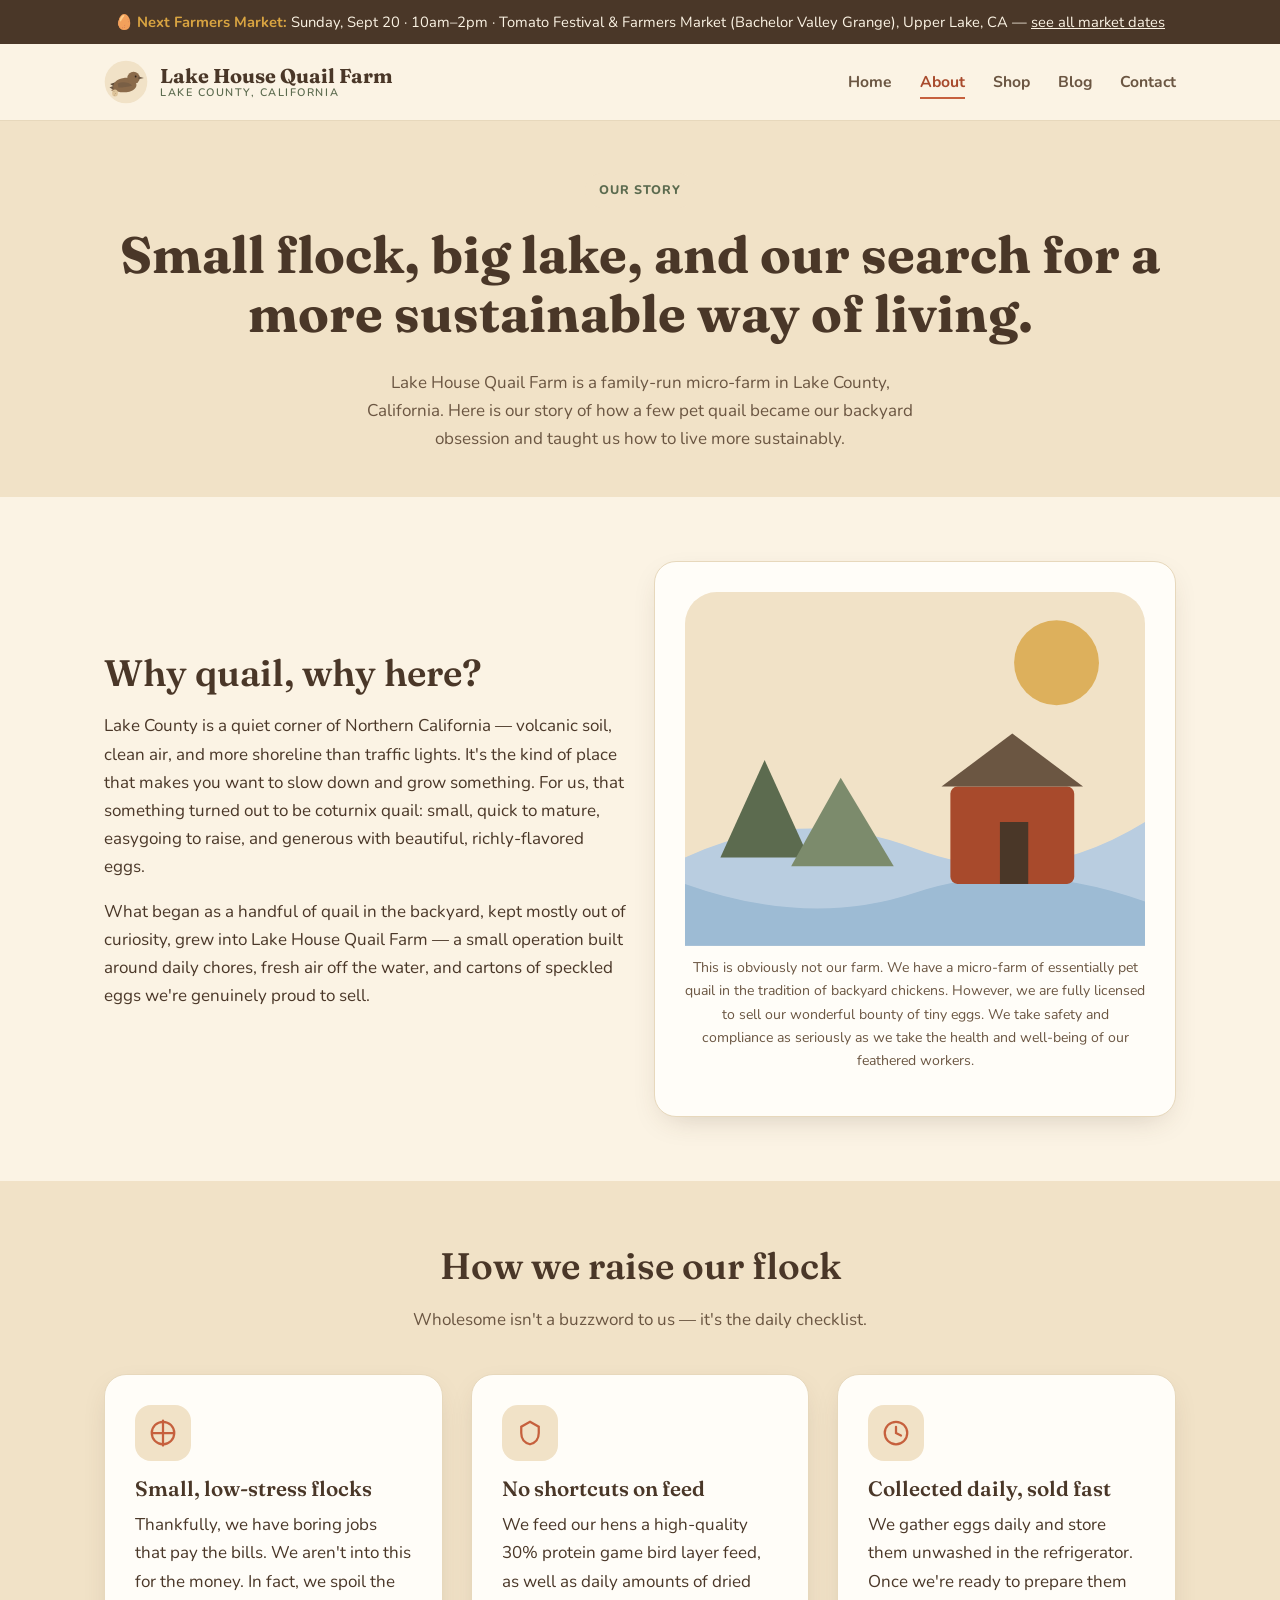
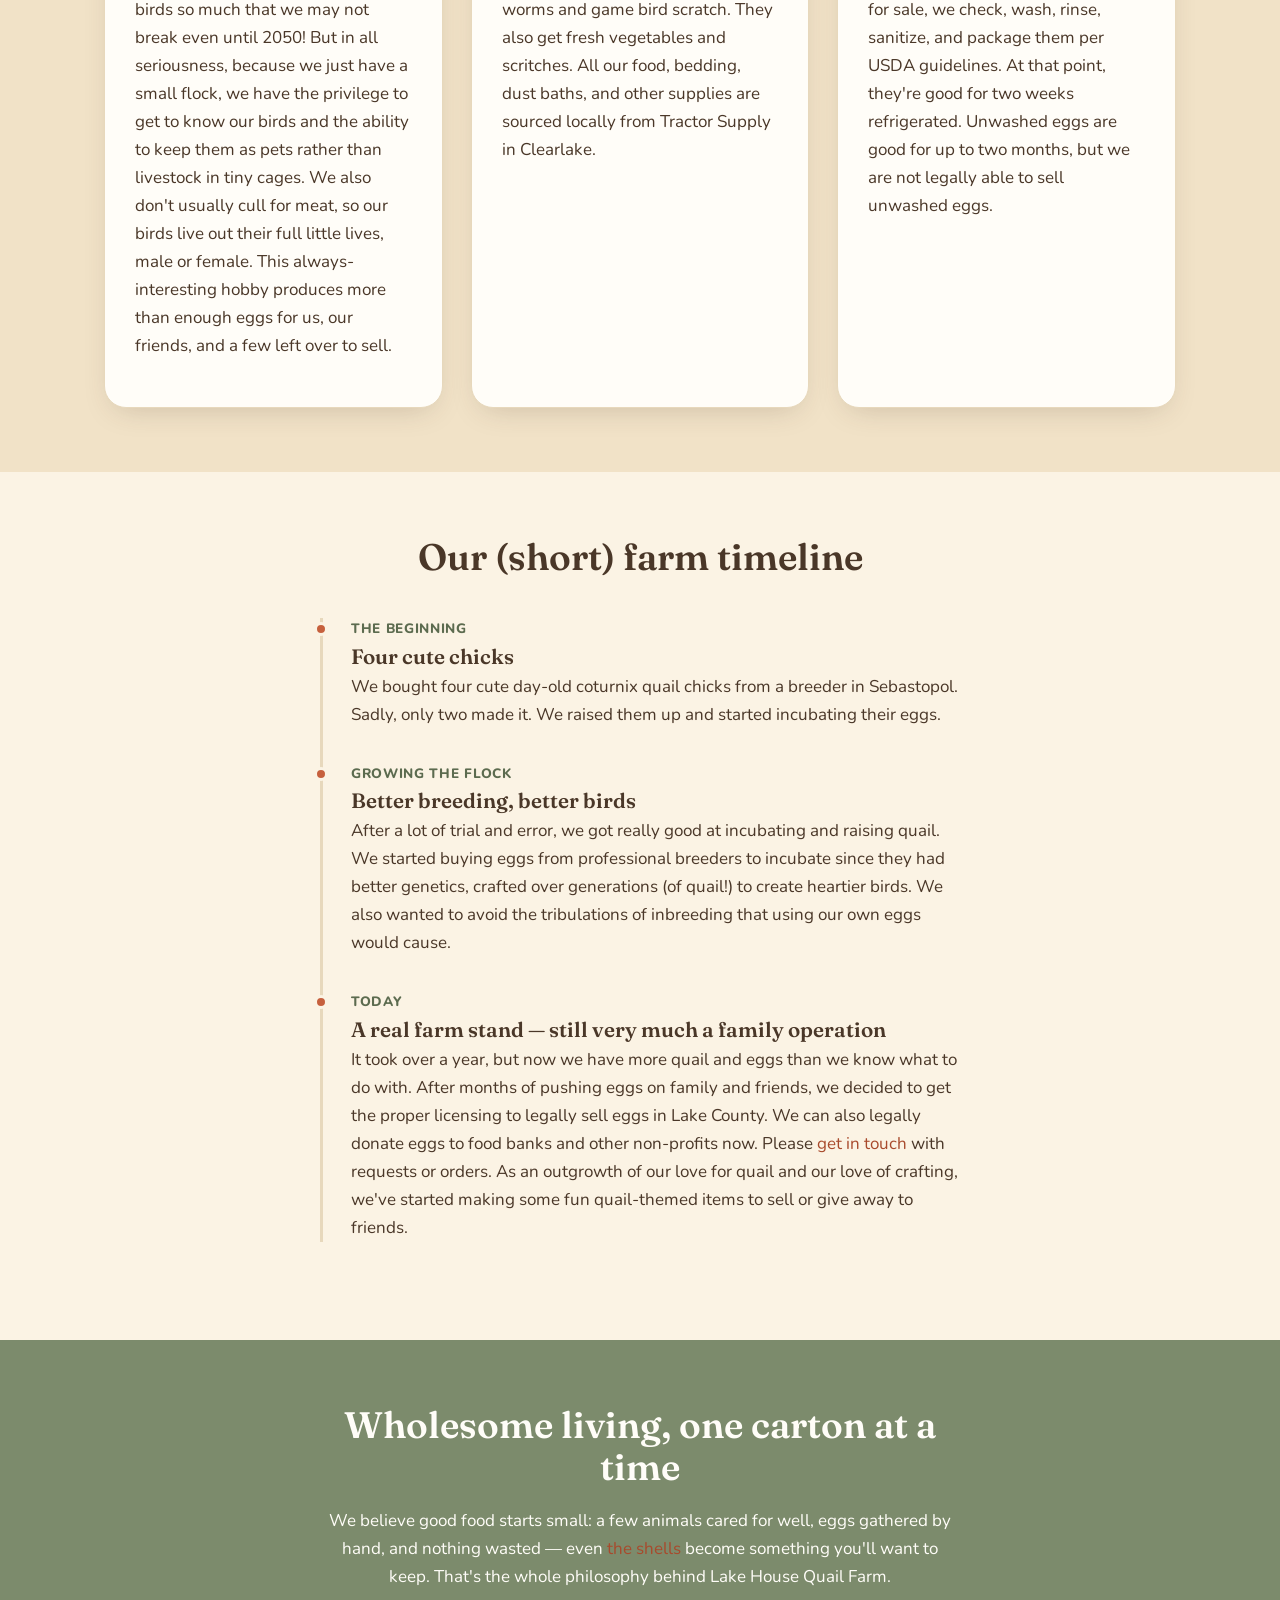
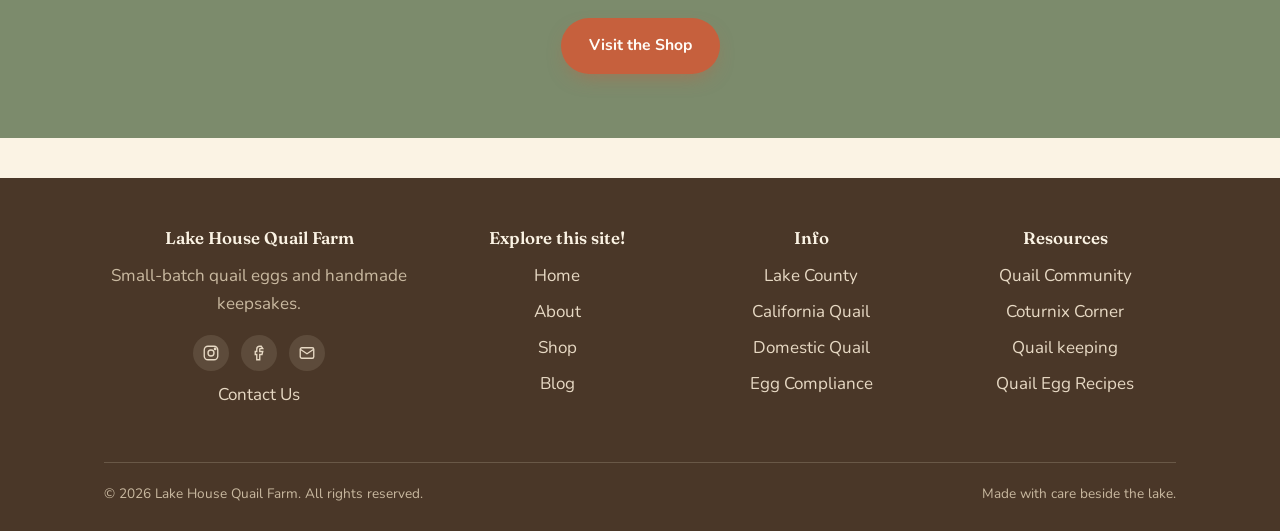
==== about.html @ 76531125 "Initial commit: Lake House Quail Farm website Static site with home, about, shop, contact, and blog " ====
<!DOCTYPE html>
<html lang="en">
<head>
<meta charset="UTF-8">
<meta name="viewport" content="width=device-width, initial-scale=1.0">
<title>About Us | Lake House Quail Farm</title>
<meta name="description" content="The story of Lake House Quail Farm — a small family quail farm on the water in Lake County, Northern California.">
<link rel="icon" href="data:image/svg+xml,<svg xmlns=%22http://www.w3.org/2000/svg%22 viewBox=%220 0 100 100%22><circle cx=%2250%22 cy=%2250%22 r=%2248%22 fill=%22%23C6603D%22/></svg>">
<link rel="stylesheet" href="css/style.css">
</head>
<body>

<div class="market-banner">
  🥚 <strong>Next Farmers Market:</strong> Sunday, Sept&nbsp;20 &middot; 10am&ndash;2pm &middot; Tomato Festival &amp; Farmers Market (Bachelor Valley Grange), Upper Lake, CA &mdash; <a href="contact.html">see all market dates</a>
</div>

<header class="site-header">
  <div class="nav-inner">
    <a href="index.html" class="brand">
      <svg class="logo-mark" viewBox="0 0 64 64" fill="none" xmlns="http://www.w3.org/2000/svg">
        <circle cx="32" cy="32" r="31" fill="#F1E2C7"/>
        <!-- tail -->
        <path d="M9 35 L21 31 L18 41 Z" fill="#5C4A38"/>
        <path d="M8 40 L20 35 L17 45 Z" fill="#6B5642"/>
        <path d="M10 44 L21 38 L19 47 Z" fill="#8A6A4A"/>
        <!-- body -->
        <path d="M14 42 C11 34 19 27 29 26 C38 25 45 29 47 35 C48 39 45 44 37 46 C28 48 18 47 14 42 Z" fill="#8A6A4A"/>
        <!-- wing -->
        <path d="M20 34 C27 31 36 32 41 37 C35 39 27 40 21 40 Z" fill="#6B5642" opacity="0.55"/>
        <!-- head -->
        <circle cx="43" cy="26" r="9" fill="#8A6A4A"/>
        <!-- beak -->
        <path d="M50 24 L58 26 L50 28 Z" fill="#6B5642"/>
        <!-- eye -->
        <circle cx="46" cy="24" r="1.3" fill="#2E2018"/>
        <!-- egg -->
        <ellipse cx="16" cy="48" rx="4.2" ry="5.2" fill="#DEC49A"/>
        <circle cx="14.5" cy="46" r="0.55" fill="#4A3728" opacity="0.5"/>
        <circle cx="17" cy="49" r="0.55" fill="#4A3728" opacity="0.5"/>
        <circle cx="15" cy="51" r="0.55" fill="#4A3728" opacity="0.5"/>
      </svg>
      <span class="brand-text">Lake House Quail Farm<small>Lake County, California</small></span>
    </a>
    <nav class="main-nav">
      <ul>
        <li><a href="index.html">Home</a></li>
        <li><a href="about.html" class="active">About</a></li>
        <li><a href="shop.html">Shop</a></li>
        <li><a href="blog.html">Blog</a></li>
        <li><a href="contact.html">Contact</a></li>
      </ul>
    </nav>
  </div>
</header>

<div class="page-header">
  <div class="wrap">
    <span class="eyebrow">Our Story</span>
    <h1>Small flock, big lake, and our search for a more sustainable way of living.</h1>
    <p>Lake House Quail Farm is a family-run micro-farm in Lake County, California. Here is our story of how a few pet quail became our backyard obsession and taught us how to live more sustainably.</p>
  </div>
</div>

<section>
  <div class="wrap">
    <div class="grid grid-2" style="align-items:center;">
      <div>
        <h2>Why quail, why here?</h2>
        <p>Lake County is a quiet corner of Northern California &mdash; volcanic soil, clean air, and more shoreline than traffic lights. It's the kind of place that makes you want to slow down and grow something. For us, that something turned out to be coturnix quail: small, quick to mature, easygoing to raise, and generous with beautiful, richly-flavored eggs.</p>
        <p>What began as a handful of quail in the backyard, kept mostly out of curiosity, grew into Lake House Quail Farm &mdash; a small operation built around daily chores, fresh air off the water, and cartons of speckled eggs we're genuinely proud to sell.</p>
      </div>
      <div class="card" style="text-align:center;">
        <svg viewBox="0 0 260 200" width="100%">
          <rect x="0" y="0" width="260" height="200" rx="18" fill="#F1E2C7"/>
          <circle cx="210" cy="40" r="24" fill="#D9A441" opacity="0.8"/>
          <path d="M0 150 Q65 120 130 145 T260 130 V200 H0 Z" fill="#B9CDE0"/>
          <path d="M0 165 Q70 190 130 170 T260 175 V200 H0 Z" fill="#9DBBD4"/>
          <path d="M20 150 L45 95 L70 150 Z" fill="#5C6B4F"/>
          <path d="M60 155 L88 105 L118 155 Z" fill="#7C8B6C"/>
          <rect x="150" y="110" width="70" height="55" rx="4" fill="#A84A2C"/>
          <polygon points="145,110 185,80 225,110" fill="#6B5642"/>
          <rect x="178" y="130" width="16" height="35" fill="#4A3728"/>
        </svg>
        <p class="small" style="margin-top:10px;">This is obviously not our farm. We have a micro-farm of essentially pet quail in the tradition of backyard chickens. However, we are fully licensed to sell our wonderful bounty of tiny eggs. We take safety and compliance as seriously as we take the health and well-being of our feathered workers.</p>
      </div>
    </div>
  </div>
</section>

<section class="bg-cream-dark">
  <div class="wrap">
    <div class="section-head">
      <h2>How we raise our flock</h2>
      <p>Wholesome isn't a buzzword to us &mdash; it's the daily checklist.</p>
    </div>
    <div class="grid grid-3">
      <div class="card">
        <div class="icon-wrap"><svg viewBox="0 0 24 24" fill="none" stroke="#C6603D" stroke-width="1.8"><path d="M12 2v20M4 12h16" stroke-linecap="round"/><circle cx="12" cy="12" r="9"/></svg></div>
        <h3>Small, low-stress flocks</h3>
        <p>Thankfully, we have boring jobs that pay the bills. We aren't into this for the money. In fact, we spoil the birds so much that we may not break even until 2050! But in all seriousness, because we just have a small flock, we have the privilege to get to know our birds and the ability to keep them as pets rather than livestock in tiny cages. We also don't usually cull for meat, so our birds live out their full little lives, male or female. This always-interesting hobby produces more than enough eggs for us, our friends, and a few left over to sell.</p>
      </div>
      <div class="card">
        <div class="icon-wrap"><svg viewBox="0 0 24 24" fill="none" stroke="#C6603D" stroke-width="1.8"><path d="M12 3l7 4v5c0 5-3 8-7 9-4-1-7-4-7-9V7l7-4z"/></svg></div>
        <h3>No shortcuts on feed</h3>
        <p>We feed our hens a high-quality 30% protein game bird layer feed, as well as daily amounts of dried worms and game bird scratch. They also get fresh vegetables and scritches. All our food, bedding, dust baths, and other supplies are sourced locally from Tractor Supply in Clearlake.</p>
      </div>
      <div class="card">
        <div class="icon-wrap"><svg viewBox="0 0 24 24" fill="none" stroke="#C6603D" stroke-width="1.8"><circle cx="12" cy="12" r="9"/><path d="M12 7v5l4 2" stroke-linecap="round"/></svg></div>
        <h3>Collected daily, sold fast</h3>
        <p>We gather eggs daily and store them unwashed in the refrigerator. Once we're ready to prepare them for sale, we check, wash, rinse, sanitize, and package them per USDA guidelines. At that point, they're good for two weeks refrigerated. Unwashed eggs are good for up to two months, but we are not legally able to sell unwashed eggs.</p>
      </div>
    </div>
  </div>
</section>

<section>
  <div class="wrap">
    <div class="section-head">
      <h2>Our (short) farm timeline</h2>
    </div>
    <div class="timeline" style="max-width:640px; margin:0 auto;">
      <div class="t-item">
        <div class="t-year">The Beginning</div>
        <h3 style="margin:4px 0;">Four cute chicks</h3>
        <p>We bought four cute day-old coturnix quail chicks from a breeder in Sebastopol. Sadly, only two made it. We raised them up and started incubating their eggs.</p>
      </div>
      <div class="t-item">
        <div class="t-year">Growing the Flock</div>
        <h3 style="margin:4px 0;">Better breeding, better birds</h3>
        <p>After a lot of trial and error, we got really good at incubating and raising quail. We started buying eggs from professional breeders to incubate since they had better genetics, crafted over generations (of quail!) to create heartier birds. We also wanted to avoid the tribulations of inbreeding that using our own eggs would cause.</p>
      </div>
      <div class="t-item">
        <div class="t-year">Today</div>
        <h3 style="margin:4px 0;">A real farm stand &mdash; still very much a family operation</h3>
        <p>It took over a year, but now we have more quail and eggs than we know what to do with. After months of pushing eggs on family and friends, we decided to get the proper licensing to legally sell eggs in Lake County. We can also legally donate eggs to food banks and other non-profits now. Please <a href="contact.html">get in touch</a> with requests or orders. As an outgrowth of our love for quail and our love of crafting, we've started making some fun quail-themed items to sell or give away to friends.</p>
      </div>
    </div>
  </div>
</section>

<section class="bg-sage">
  <div class="wrap center" style="max-width:680px;">
    <h2>Wholesome living, one carton at a time</h2>
    <p>We believe good food starts small: a few animals cared for well, eggs gathered by hand, and nothing wasted &mdash; even <a href="blog-crafting-with-eggshells.html">the shells</a> become something you'll want to keep. That's the whole philosophy behind Lake House Quail Farm.</p>
    <a href="shop.html" class="btn btn-primary" style="margin-top:10px;">Visit the Shop</a>
  </div>
</section>

<footer class="site-footer">
  <div class="wrap">
    <div class="footer-grid">
      <div>
        <h4>Lake House Quail Farm</h4>
        <p style="color:#C9B9A0;">Small-batch quail eggs and handmade keepsakes.</p>
        <div class="social-row">
          <a href="https://www.instagram.com/lakehousequailfarm/" aria-label="Instagram" title="Instagram"><svg viewBox="0 0 24 24" fill="none" stroke="#E7D9C4" stroke-width="1.8"><rect x="3" y="3" width="18" height="18" rx="5"/><circle cx="12" cy="12" r="4"/><circle cx="17.5" cy="6.5" r="1"/></svg></a>
          <a href="https://www.facebook.com/search/top?q=lake%20house%20quail%20farm" aria-label="Facebook" title="Facebook"><svg viewBox="0 0 24 24" fill="none" stroke="#E7D9C4" stroke-width="1.8"><path d="M15 3h-2a4 4 0 00-4 4v3H7v4h2v7h4v-7h3l1-4h-4V7a1 1 0 011-1h3z"/></svg></a>
          <a href="mailto:lakehousequailfarm@gmail.com" aria-label="Email" title="Email"><svg viewBox="0 0 24 24" fill="none" stroke="#E7D9C4" stroke-width="1.8"><rect x="3" y="5" width="18" height="14" rx="2"/><path d="M3 7l9 6 9-6"/></svg></a>
        </div>
        <p style="margin-top:10px;"><a href="contact.html">Contact Us</a></p>
      </div>
      <div>
        <h4>Explore this site!</h4>
        <ul style="text-align:center;">
          <li><a href="index.html">Home</a></li>
          <li><a href="about.html">About</a></li>
          <li><a href="shop.html">Shop</a></li>
          <li><a href="blog.html">Blog</a></li>
        </ul>
      </div>
      <div>
        <h4>Info</h4>
        <ul style="text-align:center;">
          <li><a href="https://lakecounty.com/">Lake County</a></li>
          <li><a href="https://www.allaboutbirds.org/guide/California_Quail/overview">California Quail</a></li>
          <li><a href="https://www.themeateater.com/wild-and-whole/homesteading/a-guide-to-raising-quail">Domestic Quail</a></li>
          <li><a href="https://www.cdfa.ca.gov/AHFSS/mpes/esqm.html">Egg Compliance</a></li>
        </ul>
      </div>
      <div>
        <h4>Resources</h4>
        <ul style="text-align:center;">
          <li><a href="https://www.reddit.com/r/quails/">Quail Community</a></li>
          <li><a href="https://www.youtube.com/c/CoturnixCorner">Coturnix Corner</a></li>
          <li><a href="https://www.youtube.com/watch?v=nmTytJTMljg">Quail keeping</a></li>
          <li><a href="blog-more-quail-egg-recipes.html">Quail Egg Recipes</a></li>
        </ul>
      </div>
    </div>
    <div class="footer-bottom">
      <span>&copy; 2026 Lake House Quail Farm. All rights reserved.</span>
      <span>Made with care beside the lake.</span>
    </div>
  </div>
</footer>

</body>
</html>
---- css/style.css ----
/* =========================================================
   Lake House Quail Farm — shared stylesheet
   Warm & friendly farmhouse theme
   ========================================================= */

@import url('https://fonts.googleapis.com/css2?family=Fraunces:ital,opsz,wght@0,9..144,400;0,9..144,500;0,9..144,600;0,9..144,700;1,9..144,500&family=Nunito:wght@400;500;600;700;800&display=swap');

:root{
  --cream:        #FBF3E4;
  --cream-dark:   #F1E2C7;
  --paper:        #FFFDF8;
  --terracotta:   #C6603D;
  --terracotta-dk:#A84A2C;
  --sage:         #7C8B6C;
  --sage-dk:      #5C6B4F;
  --gold:         #D9A441;
  --brown:        #4A3728;
  --brown-soft:   #6B5642;
  --line:         #E7D8BC;
  --shadow:       0 10px 30px -12px rgba(74,55,40,0.25);
  --radius-lg:    22px;
  --radius-md:    14px;
  --radius-sm:    8px;
}

*, *::before, *::after{ box-sizing: border-box; }

html{ scroll-behavior: smooth; }

body{
  margin:0;
  background:var(--cream);
  color:var(--brown);
  font-family:'Nunito', -apple-system, BlinkMacSystemFont, 'Segoe UI', sans-serif;
  font-size:17px;
  line-height:1.65;
  -webkit-font-smoothing:antialiased;
}

h1,h2,h3,h4{
  font-family:'Fraunces', Georgia, serif;
  color:var(--brown);
  line-height:1.15;
  margin:0 0 0.5em;
  font-weight:600;
  font-variation-settings: 'opsz' 24;
}

h1{ font-size:clamp(2.1rem, 4vw, 3.4rem); font-weight:700; }
h2{ font-size:clamp(1.6rem, 3vw, 2.3rem); }
h3{ font-size:1.3rem; }

p{ margin:0 0 1em; }

a{ color:var(--terracotta-dk); text-decoration:none; }
a:hover{ text-decoration:underline; }

img, svg{ max-width:100%; display:block; }

.wrap{
  max-width:1120px;
  margin:0 auto;
  padding:0 24px;
}

/* ---------- Buttons ---------- */
.btn{
  display:inline-flex;
  align-items:center;
  gap:8px;
  padding:13px 26px;
  border-radius:999px;
  font-family:'Nunito', sans-serif;
  font-weight:700;
  font-size:0.98rem;
  border:2px solid transparent;
  cursor:pointer;
  transition:transform .15s ease, box-shadow .15s ease, background .15s ease, color .15s ease;
}
.btn:hover{ text-decoration:none; transform:translateY(-2px); }

.btn-primary{
  background:var(--terracotta);
  color:var(--paper);
  box-shadow:0 8px 20px -8px rgba(198,96,61,0.6);
}
.btn-primary:hover{ background:var(--terracotta-dk); }

.btn-outline{
  background:transparent;
  border-color:var(--brown);
  color:var(--brown);
}
.btn-outline:hover{ background:var(--brown); color:var(--paper); }

.btn-sage{
  background:var(--sage);
  color:var(--paper);
  box-shadow:0 8px 20px -8px rgba(92,107,79,0.55);
}
.btn-sage:hover{ background:var(--sage-dk); }

/* ---------- Top banner (farmers market) ---------- */
.market-banner{
  background:var(--brown);
  color:var(--cream);
  font-size:0.92rem;
  text-align:center;
  padding:10px 16px;
}
.market-banner strong{ color:var(--gold); }
.market-banner a{ color:var(--cream); text-decoration:underline; }

/* ---------- Header / Nav ---------- */
header.site-header{
  background:var(--cream);
  border-bottom:1px solid var(--line);
  position:sticky;
  top:0;
  z-index:50;
}
.nav-inner{
  display:flex;
  align-items:center;
  justify-content:space-between;
  padding:16px 24px;
  max-width:1120px;
  margin:0 auto;
}
.brand{
  display:flex;
  align-items:center;
  gap:12px;
  font-family:'Fraunces', serif;
  font-weight:700;
  font-size:1.25rem;
  color:var(--brown);
}
.brand:hover{ text-decoration:none; }
.brand .logo-mark{ width:44px; height:44px; flex:none; }
.brand .brand-text{ display:flex; flex-direction:column; line-height:1.1; }
.brand .brand-text small{
  font-family:'Nunito', sans-serif;
  font-weight:600;
  font-size:0.68rem;
  letter-spacing:.14em;
  text-transform:uppercase;
  color:var(--sage-dk);
}

nav.main-nav ul{
  list-style:none;
  display:flex;
  gap:28px;
  margin:0;
  padding:0;
}
nav.main-nav a{
  color:var(--brown-soft);
  font-weight:700;
  font-size:0.98rem;
  padding-bottom:4px;
  border-bottom:2px solid transparent;
}
nav.main-nav a:hover, nav.main-nav a.active{
  color:var(--terracotta-dk);
  border-bottom-color:var(--terracotta);
  text-decoration:none;
}

.nav-toggle{ display:none; }

@media (max-width: 760px){
  .nav-inner{ flex-wrap:wrap; gap:10px; }
  nav.main-nav ul{ gap:16px; flex-wrap:wrap; justify-content:center; width:100%; }
}

/* ---------- Hero ---------- */
.hero{
  position:relative;
  overflow:hidden;
  background:linear-gradient(180deg, #FDF6EA 0%, var(--cream) 60%);
}
.hero-inner{
  max-width:1120px;
  margin:0 auto;
  padding:64px 24px 40px;
  display:grid;
  grid-template-columns:1.1fr 0.9fr;
  gap:40px;
  align-items:center;
}
@media (max-width: 860px){
  .hero-inner{ grid-template-columns:1fr; padding-top:36px; }
}
.eyebrow{
  display:inline-flex;
  align-items:center;
  gap:8px;
  background:var(--cream-dark);
  color:var(--sage-dk);
  font-weight:800;
  font-size:0.78rem;
  letter-spacing:.08em;
  text-transform:uppercase;
  padding:7px 14px;
  border-radius:999px;
  margin-bottom:18px;
}
.hero p.lead{ font-size:1.15rem; color:var(--brown-soft); max-width:46ch; }
.hero-cta{ display:flex; gap:14px; flex-wrap:wrap; margin-top:26px; }
.hero-art{ position:relative; }

/* ---------- Sections ---------- */
section{ padding:64px 0; }
section.tight{ padding:40px 0; }
.section-head{ max-width:640px; margin:0 auto 40px; text-align:center; }
.section-head p{ color:var(--brown-soft); }

.bg-cream-dark{ background:var(--cream-dark); }
.bg-brown{ background:var(--brown); color:var(--cream); }
.bg-brown h2, .bg-brown h3{ color:var(--cream); }
.bg-brown p{ color:#E7D9C4; }
.bg-sage{ background:var(--sage); color:var(--paper); }
.bg-sage h2{ color:var(--paper); }

/* ---------- Cards / grids ---------- */
.grid{ display:grid; gap:28px; }
.grid-3{ grid-template-columns:repeat(3, 1fr); }
.grid-2{ grid-template-columns:repeat(2, 1fr); }
@media (max-width: 860px){
  .grid-3{ grid-template-columns:1fr 1fr; }
  .grid-2{ grid-template-columns:1fr; }
}
@media (max-width: 600px){
  .grid-3{ grid-template-columns:1fr; }
}

.card{
  background:var(--paper);
  border:1px solid var(--line);
  border-radius:var(--radius-lg);
  padding:30px;
  box-shadow:var(--shadow);
}
.card .icon-wrap{
  width:56px; height:56px;
  border-radius:16px;
  background:var(--cream-dark);
  display:flex; align-items:center; justify-content:center;
  margin-bottom:16px;
}
.card .icon-wrap svg{ width:30px; height:30px; }

/* ---------- Speckled divider ---------- */
.speckle-divider{
  height:34px;
  background-image: radial-gradient(circle, var(--terracotta) 3px, transparent 3.5px),
                     radial-gradient(circle, var(--sage) 2.5px, transparent 3px),
                     radial-gradient(circle, var(--gold) 2px, transparent 2.5px);
  background-size: 70px 34px, 54px 34px, 40px 34px;
  background-position: 0 6px, 20px 20px, 45px 4px;
  background-repeat:repeat-x;
  opacity:0.55;
}

/* ---------- Market callout ---------- */
.market-callout{
  display:flex;
  align-items:center;
  gap:22px;
  background:var(--paper);
  border:2px dashed var(--terracotta);
  border-radius:var(--radius-lg);
  padding:26px 30px;
  flex-wrap:wrap;
}
.market-callout .icon-wrap{
  width:60px; height:60px; flex:none;
  border-radius:50%;
  background:var(--cream-dark);
  display:flex; align-items:center; justify-content:center;
}
.market-callout .icon-wrap svg{ width:32px; height:32px; }

/* ---------- Product cards ---------- */
.product-card{
  background:var(--paper);
  border:1px solid var(--line);
  border-radius:var(--radius-lg);
  overflow:hidden;
  box-shadow:var(--shadow);
  display:flex;
  flex-direction:column;
}
.product-media{
  height:170px;
  display:flex; align-items:center; justify-content:center;
  background:linear-gradient(135deg, var(--cream-dark), var(--cream));
}
.product-media svg{ width:96px; height:96px; }
.product-body{ padding:24px; display:flex; flex-direction:column; gap:10px; flex:1; }
.price{ font-family:'Fraunces', serif; font-weight:700; font-size:1.4rem; color:var(--terracotta-dk); }
.price small{ font-family:'Nunito',sans-serif; font-weight:600; font-size:0.85rem; color:var(--brown-soft); }
.badge{
  align-self:flex-start;
  background:var(--sage);
  color:var(--paper);
  font-size:0.72rem;
  font-weight:800;
  letter-spacing:.06em;
  text-transform:uppercase;
  padding:4px 10px;
  border-radius:999px;
}

/* ---------- Info / legal box ---------- */
.info-box{
  background:var(--cream-dark);
  border-left:5px solid var(--sage);
  border-radius:var(--radius-md);
  padding:22px 26px;
  font-size:0.95rem;
  color:var(--brown-soft);
}
.info-box h4{ color:var(--brown); margin-bottom:8px; }
.info-box ul{ margin:8px 0 0; padding-left:20px; }
.info-box li{ margin-bottom:6px; }

/* ---------- Blog ---------- */
.post-card{
  background:var(--paper);
  border:1px solid var(--line);
  border-radius:var(--radius-lg);
  overflow:hidden;
  box-shadow:var(--shadow);
  display:flex;
  flex-direction:column;
}
.post-media{
  height:150px;
  background:linear-gradient(135deg, var(--sage), var(--sage-dk));
  display:flex; align-items:center; justify-content:center;
}
.post-media svg{ width:64px; height:64px; }
.post-media.terra{ background:linear-gradient(135deg, var(--terracotta), var(--terracotta-dk)); }
.post-media.gold{ background:linear-gradient(135deg, var(--gold), #B9812C); }
.post-body{ padding:22px; display:flex; flex-direction:column; gap:10px; flex:1; }
.post-tag{ font-size:0.72rem; font-weight:800; letter-spacing:.06em; text-transform:uppercase; color:var(--sage-dk); }
.post-meta{ font-size:0.85rem; color:var(--brown-soft); }

article.post-content{
  max-width:720px;
  margin:0 auto;
  padding:10px 24px 60px;
}
article.post-content h2{ margin-top:1.4em; }
article.post-content blockquote{
  margin:1.6em 0;
  padding:4px 24px;
  border-left:4px solid var(--terracotta);
  font-family:'Fraunces', serif;
  font-style:italic;
  font-size:1.15rem;
  color:var(--brown-soft);
}
article.post-content ul, article.post-content ol{ padding-left:22px; }
article.post-content li{ margin-bottom:8px; }

/* ---------- Timeline (About) ---------- */
.timeline{ position:relative; padding-left:28px; border-left:3px solid var(--line); }
.timeline .t-item{ position:relative; margin-bottom:34px; }
.timeline .t-item::before{
  content:'';
  position:absolute; left:-37px; top:4px;
  width:14px; height:14px; border-radius:50%;
  background:var(--terracotta);
  border:3px solid var(--cream);
}
.timeline .t-year{ font-weight:800; color:var(--sage-dk); font-size:0.85rem; letter-spacing:.05em; text-transform:uppercase; }

/* ---------- Form ---------- */
form.contact-form{
  display:grid;
  gap:18px;
  background:var(--paper);
  border:1px solid var(--line);
  border-radius:var(--radius-lg);
  padding:32px;
  box-shadow:var(--shadow);
}
form.contact-form label{
  display:block;
  font-weight:700;
  margin-bottom:6px;
  font-size:0.92rem;
}
form.contact-form input,
form.contact-form select,
form.contact-form textarea{
  width:100%;
  padding:12px 14px;
  border-radius:var(--radius-sm);
  border:1.5px solid var(--line);
  background:var(--cream);
  font-family:'Nunito', sans-serif;
  font-size:1rem;
  color:var(--brown);
}
form.contact-form input:focus,
form.contact-form select:focus,
form.contact-form textarea:focus{
  outline:none;
  border-color:var(--terracotta);
}
.form-row{ display:grid; grid-template-columns:1fr 1fr; gap:18px; }
@media (max-width:600px){ .form-row{ grid-template-columns:1fr; } }
.form-note{ font-size:0.82rem; color:var(--brown-soft); }

/* ---------- Footer ---------- */
footer.site-footer{
  background:var(--brown);
  color:#E7D9C4;
  padding:50px 0 26px;
  margin-top:40px;
}
footer.site-footer h4{ color:var(--cream); font-family:'Fraunces', serif; margin-bottom:14px; }
footer.site-footer a{ color:#E7D9C4; }
footer.site-footer a:hover{ color:var(--gold); }
.footer-grid{
  display:grid;
  grid-template-columns:1.4fr 1fr 1fr 1fr;
  gap:32px;
  margin-bottom:36px;
  text-align:center;
}
@media (max-width:760px){ .footer-grid{ grid-template-columns:1fr 1fr; } }
.footer-grid ul{ list-style:none; padding:0; margin:0; display:flex; flex-direction:column; gap:8px; }
.footer-bottom{
  border-top:1px solid rgba(231,217,196,0.2);
  padding-top:20px;
  font-size:0.85rem;
  color:#C9B9A0;
  display:flex;
  justify-content:space-between;
  flex-wrap:wrap;
  gap:10px;
}
.social-row{ display:flex; gap:12px; margin-top:10px; justify-content:center; }
.social-row a{
  width:36px; height:36px;
  border-radius:50%;
  background:rgba(231,217,196,0.12);
  display:flex; align-items:center; justify-content:center;
}
.social-row a:hover{ background:var(--terracotta); }
.social-row svg{ width:18px; height:18px; }

/* ---------- Page header (interior pages) ---------- */
.page-header{
  background:var(--cream-dark);
  padding:52px 0 44px;
  text-align:center;
}
.page-header p{ color:var(--brown-soft); max-width:56ch; margin:0 auto; }

/* ---------- Utility ---------- */
.center{ text-align:center; }
.mt-0{ margin-top:0; }
.small{ font-size:0.88rem; color:var(--brown-soft); }

/* ---------- Meet the Flock (hen cards) ---------- */
.hen-grid{
  display:grid;
  grid-template-columns:repeat(2, 1fr);
  gap:36px 32px;
  margin:32px 0;
}
@media (max-width:700px){ .hen-grid{ grid-template-columns:1fr; } }
.hen-card{
  display:flex;
  gap:18px;
  align-items:flex-start;
}
.hen-photo-wrap{
  position:relative;
  flex:0 0 140px;
  width:140px;
  height:140px;
}
.photo-slot{
  width:100%; height:100%;
  border-radius:var(--radius-md);
  background:var(--cream-dark);
  border:2px dashed #C9A97C;
  display:flex;
  align-items:center;
  justify-content:center;
  text-align:center;
  font-size:0.7rem;
  line-height:1.3;
  color:var(--brown-soft);
  padding:8px;
  overflow:hidden;
}
.photo-slot.has-photo{
  border-style:solid;
  border-color:var(--line);
  padding:0;
}
.photo-slot.has-photo img{
  width:100%; height:100%;
  object-fit:cover;
  display:block;
}
.egg-badge{
  position:absolute;
  bottom:-10px;
  right:-10px;
  width:54px; height:54px;
  border-radius:50%;
  background:var(--paper);
  border:3px solid var(--paper);
  box-shadow:var(--shadow);
}
.egg-slot{
  width:100%; height:100%;
  border-radius:50%;
  border:2px dashed #C9A97C;
  background:var(--cream);
  display:flex;
  align-items:center;
  justify-content:center;
  text-align:center;
  font-size:0.5rem;
  line-height:1.15;
  color:var(--brown-soft);
  padding:4px;
}
.egg-slot.color-fill{
  border-style:solid;
  border-color:var(--line);
  padding:0;
}
.egg-slot.has-photo{
  border-style:solid;
  border-color:var(--line);
  padding:0;
  overflow:hidden;
}
.egg-slot.has-photo img{
  width:100%; height:100%;
  object-fit:cover;
  display:block;
}
.hen-info h3{ margin:0 0 4px; }
.hen-tag{ font-size:0.72rem; font-weight:800; letter-spacing:.06em; text-transform:uppercase; color:var(--sage-dk); display:block; margin-bottom:4px; }
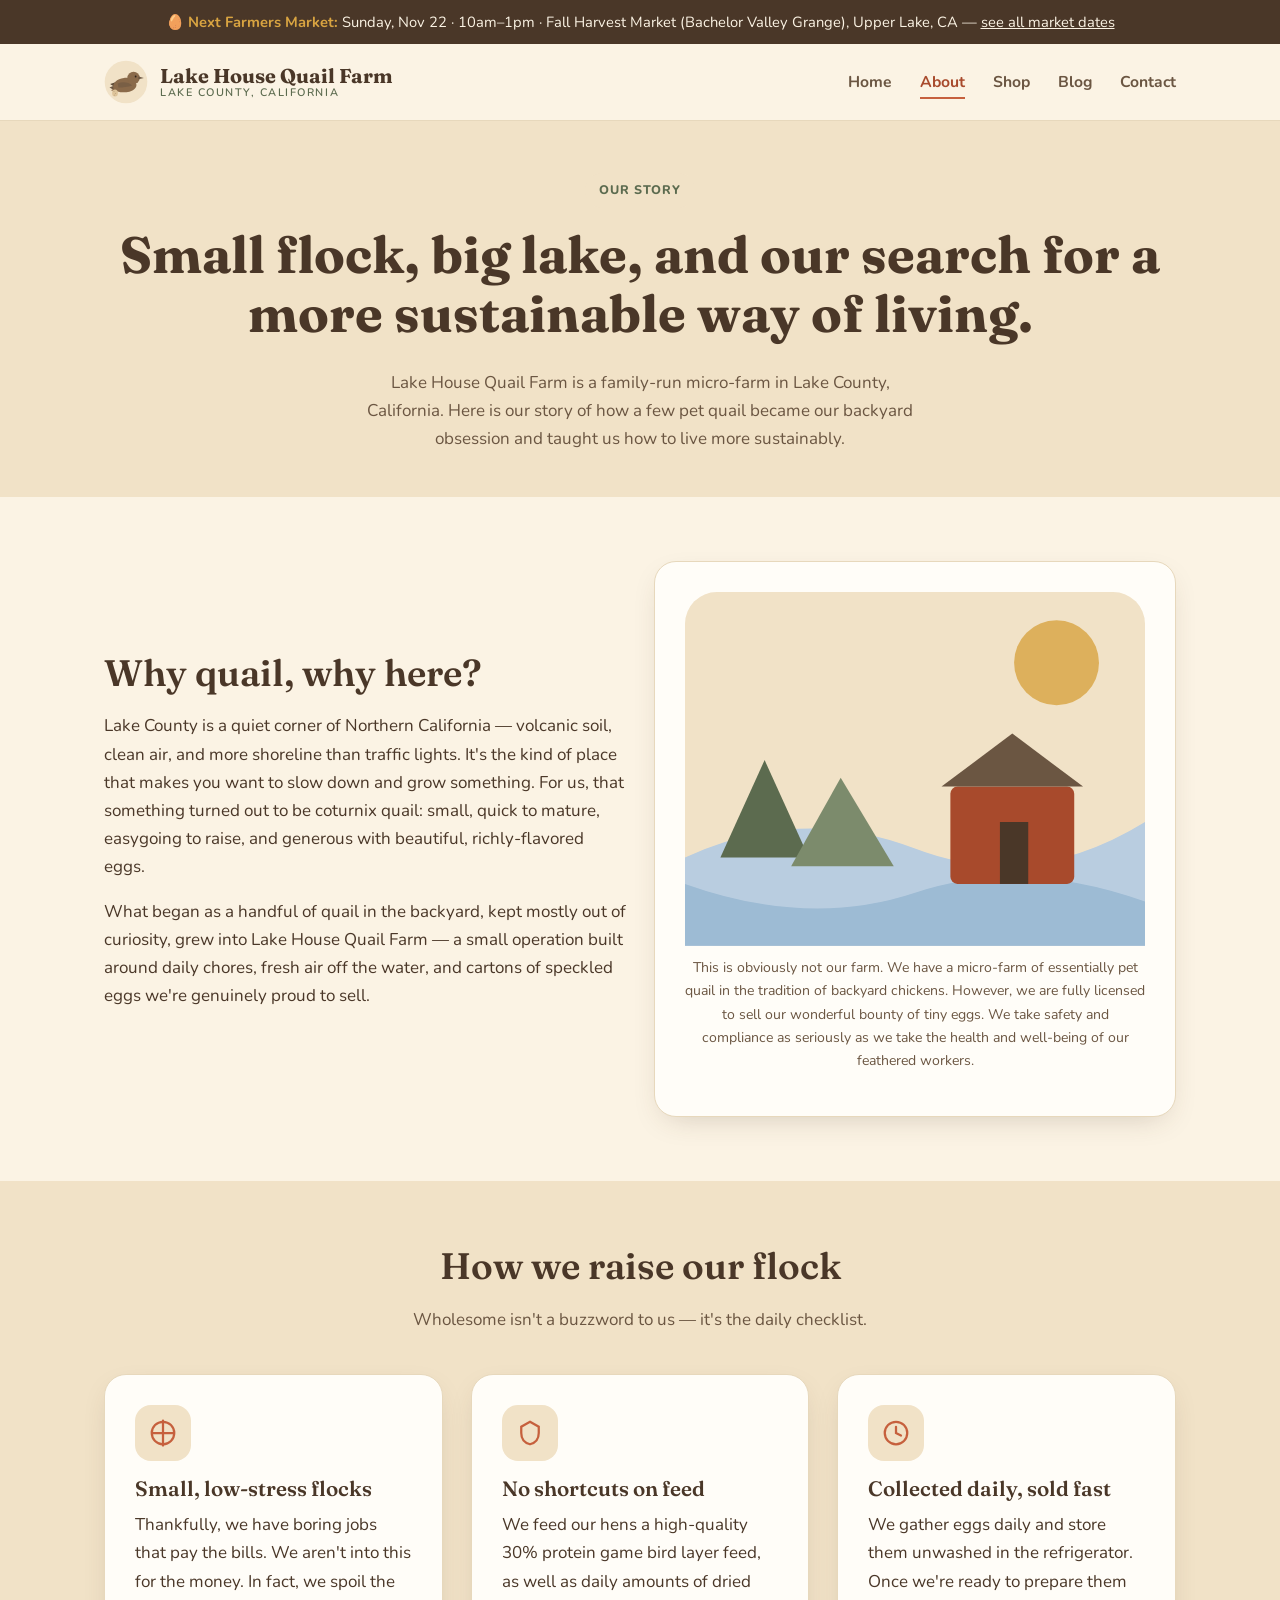
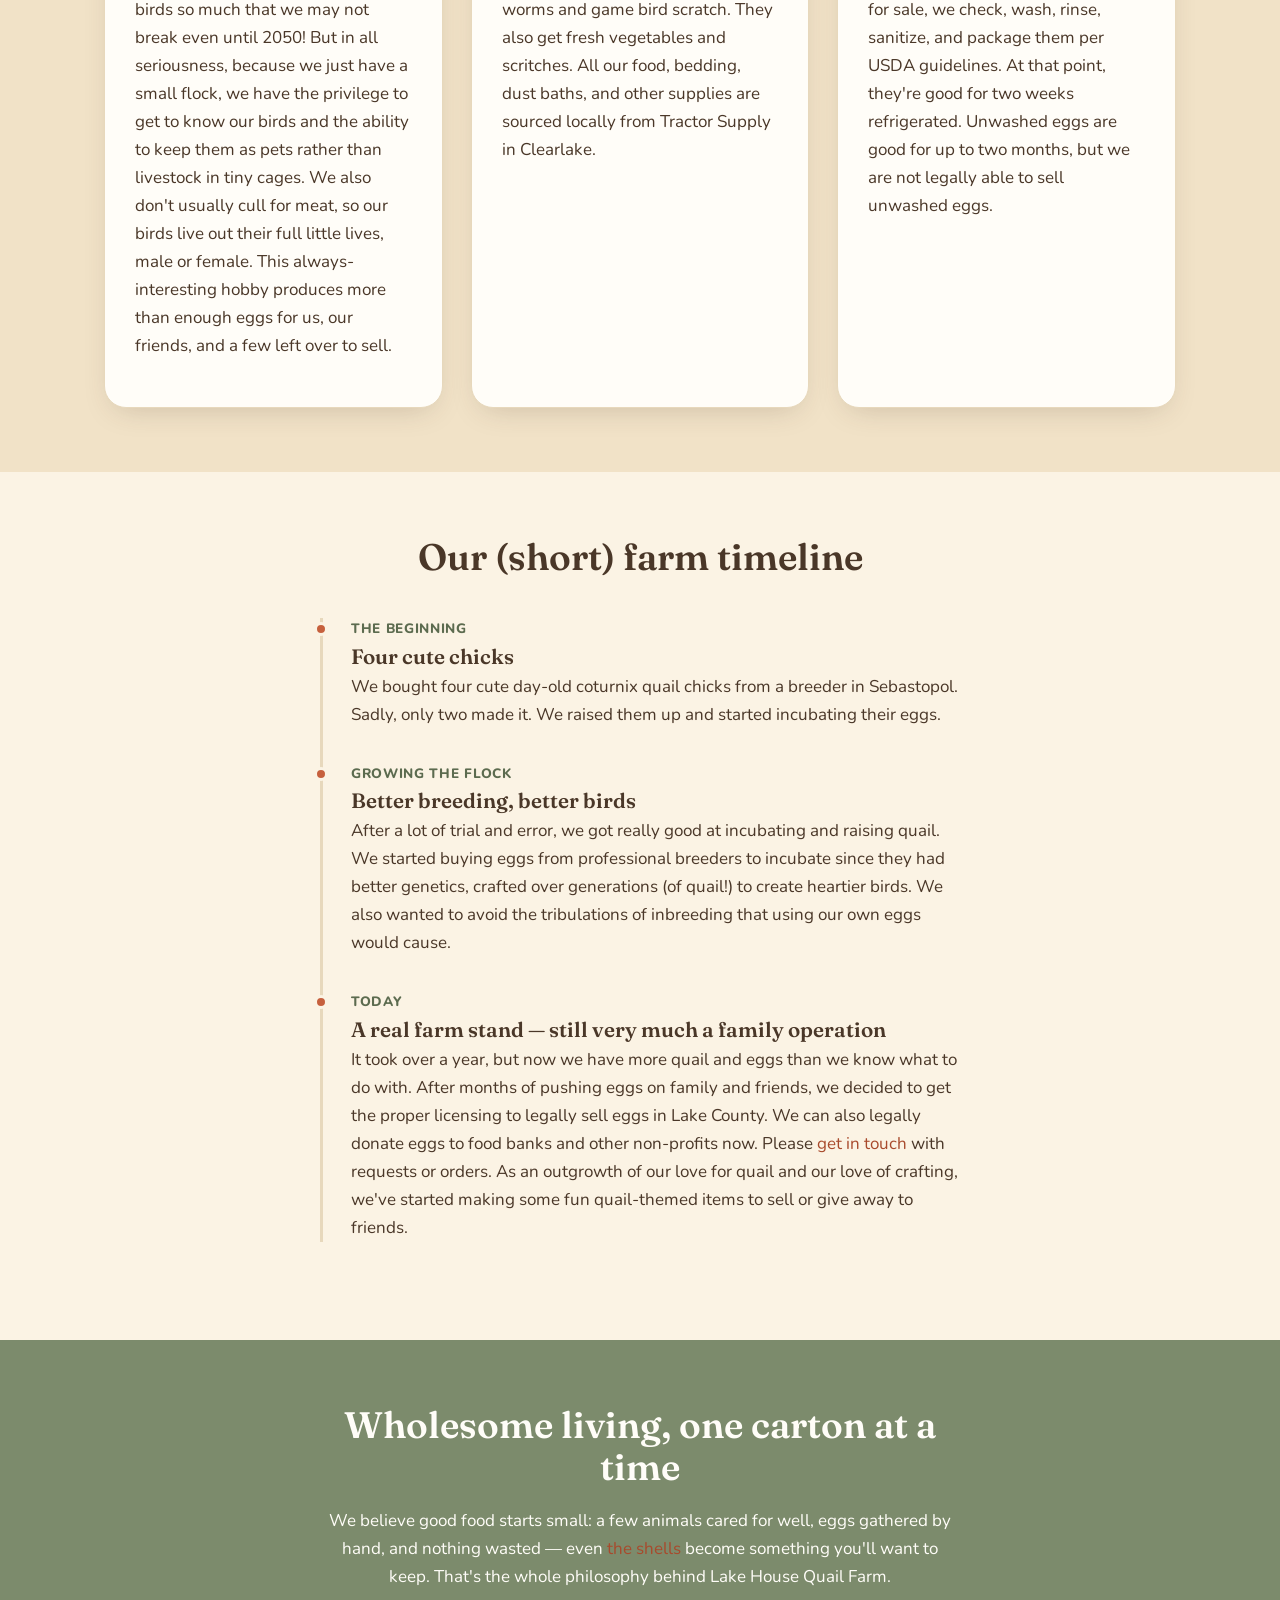
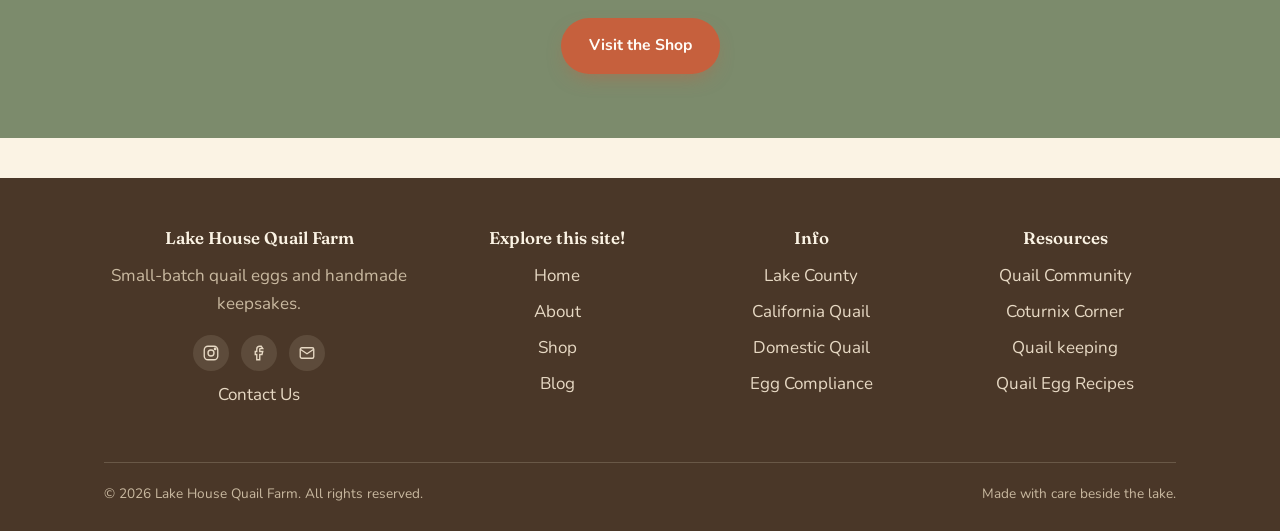
==== commit f017ad04: "Update farmers market dates: Fall Harvest Market (Nov 22) and Christmas Market (Dec 20) Replaces the" ====
--- a/about.html
+++ b/about.html
@@ -11,7 +11,7 @@
 <body>
 
 <div class="market-banner">
-  🥚 <strong>Next Farmers Market:</strong> Sunday, Sept&nbsp;20 &middot; 10am&ndash;2pm &middot; Tomato Festival &amp; Farmers Market (Bachelor Valley Grange), Upper Lake, CA &mdash; <a href="contact.html">see all market dates</a>
+  🥚 <strong>Next Farmers Market:</strong> Sunday, Nov&nbsp;22 &middot; 10am&ndash;1pm &middot; Fall Harvest Market (Bachelor Valley Grange), Upper Lake, CA &mdash; <a href="contact.html">see all market dates</a>
 </div>
 
 <header class="site-header">
